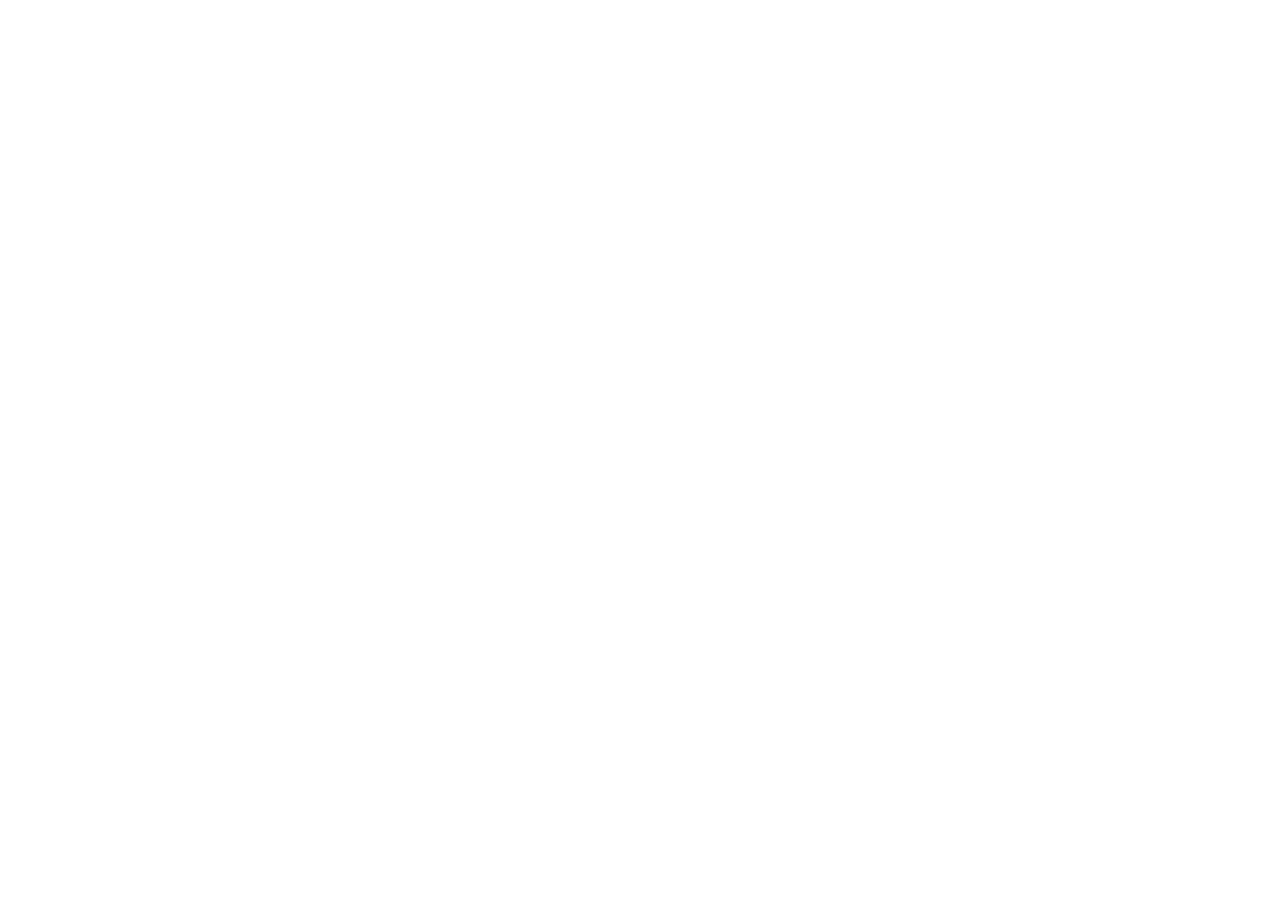
==== 1.html @ 50158863 "v1.2" ====
<!DOCTYPE html>
<html>
<head>
	<meta charset="utf-8">
	<link rel="stylesheet" type="text/css" href="style.css">
	<script type="text/javascript" src="jquery-3.5.0.min.js"></script>
	<link rel="shortcut icon" type="image/png" href="cm.png	">
	<title>Hitryi Voron</title>
</head>
<body>

</body>
</html>
---- style.css ----
body{
	background-color: #fff;
	margin: 0;

}
@font-face{
	font-family: fort;
	src: url("fort.ttf");
}

#top-menu{
	height: 50px;
	width: 100%;
	background-color: #222;
}
#box1{
	width: 100%;
	font-family: fort;
	
}
.slide{
	width: 100%;
	font-size: 0;
	position: relative;

}
#slide1{
	display: none;
	width: 100%;
}
#slide2{
	top: 50%;
	display: block;

}
#slide2-title{
	left: 35%;
	text-align: left;

}
#slide2-title b{
	font-size: 50px;
	color: #4dccfa;
	font-family: fort;
}
#slide2-title p{
	font-size: 25px;
}
.slide-img{
	width: 100%;
}
.top-menu-btn{
	color: #aaa;
	font-size: 20px;
	height: 24px;
	overflow: hidden;
	padding: 13px;
	display: inline-block;
	transition-property: color, border-bottom-width, padding-bottom;
	transition-duration: 200ms;
	border-bottom: solid #fff700 0px;
}
#top-menu a{
	text-decoration: none;
}
.top-menu-btn:hover{
	color: #fff;
	border-bottom: solid #fff700 3px;
	padding-bottom: 3px;
	border-bottom-width: 10px;
}
.top-menu-btn a{
	color: #aaa;
}
.top-menu-btn img{
	height: 40px;
	border-bottom: solid #fff700 0px;
	margin: -6;

}
.top-menu-btn img:hover{
	border-bottom: solid #fff700 0px;
	padding-bottom: 0px;
	border-bottom-width: 0px;
}
.slide-title{
	top: 50%;
	position: absolute;
	transform: translate(-50%, -50%);
}
#slide1-title{
	left: 50%;
	text-align: center;

}

.slide-title p{
	font-size: 50px;
	color: #fff;
	left: 50%; 
	margin: 0;



}
.slide-title img{
	height: 150px;

}
.switch-btn{
	background-color: #fff700;
	padding: 10px;
	width: 200px;
	text-align: center;
	font-size: 30px;
	font-family: fort; 
	display: inline-block;
	color: #000;
	transition-duration: 600ms;
	transition-property: transform;
}
.switch-btn:hover{
	transform: skew(-5deg) translateX(3px);
}
.switch-btn:hover div{
	transform: skew(5deg) translateX(3px);
}
.switch-btn div{
	transition-duration: 600ms;
	transition-property: transform;
}
.top-menu-img{
	border: none;
	padding: 13px; 
}
#top-menu-btn1{
	border: none;
	padding: 13px; 
}
#top-menu-btn2{
	border: none;
	padding: 13px; 
}
#feed{
	position: relative;
	width: 1054px;	
	overflow: hidden;
	left: 50%;
	transform: translate(-50%, -100px);

}
#feed a{
	text-decoration: none;
}
.feed-norm{
	position: relative;
	display: inline-block;
	overflow: hidden;
	color: #fff;
	vertical-align: top;
	margin: 5px;
	background-position: center center;
	background-size: cover;
	-webkit-clip-path: polygon(
	/*	100% 0%, 
		100% 100%,
		0% 100%,
		0% 20px,
		20px 0%*/
		0% 0%,
		calc(100% - 30px) 0%,
		100% 30px,
		100% 100%,
		0% 100%

	);


}

.feed-img{
	transition-duration: 200ms;
	transition-property: transform;
	height: 100%;
	min-width: 100%;
	left: 50%;
	position: absolute;


	transform: translateX(-50%);
}
#feed1{
	width: calc(40% - 10px - 3px);
}
#feed2{
	width: calc(60% - 10px - 3px);
}
/*#feed3{
	width: 23%;
}*/
.feed-wide{
	height: 350px; 
	width: 23%;
}
.feed-wide .description{
	position: absolute;
	bottom: 0;
	color: #fff;
	font-size: 20px;
	font-family: fort;
	text-shadow: 0 0 20px #000;
	transition-duration: 200ms;
	transition-property: text-shadow, transform
}
.feed-tall{
	height: 500px;
	width: calc(25% - 10px - 3px)
}
.feed-tall .description{
	position: relative;
	background-color: #222;
	left: 0;
	font-size: 20px;
	right: 0;
	bottom: 0;
	font-family: fort;
	padding: 10px;



}
.feed-norm:hover .feed-img{
	transform: translateX(-50%) scale(1.1);

} 
.feed-wide:hover .descrption{
	text-shadow: none;
	transform: translateY(-10px);
}
::-webkit-scrollbar{
	background: linear-gradient( #7900fa, #0000ff, #00ffd9, #40ff00, #ffee00, #ff5100, #fc0000);

}
::-webkit-scrollbar-thumb{
 	background:linear-gradient( #fc0000, #ff5100, #ffee00, #40ff00, #00ffd9, #0000ff, #7900fa);
	border-radius: 10px;
	border-top: solid #fff 2px;
	border-bottom: solid #fff 2px;

}
::-webkit-scrollbar-thumb:hover{
	background-color: #980;
}
.feed-wide:hover .gradient{
	width: 100%;
	height: 70px;
	background-image: linear-gradient(to top, 
		rgba(56, 242, 15, 0.5) 
		rgba(19, 77, 6, 0));
	opacity: 1;
	transition-property: height, opacity;
	transition-duration: 20ms;

}
.feed-wide:hover .gradient{
	height: 0;
}


#footer{
	background-color: #111;
	padding: 50px;
	font-size: 30px;

}
#footer a{
	color: #fff;
	text-decoration: none;
}
#footer a:hover{
	text-decoration: underline; 

}
#footer img{
	height: 30px;
	display: inline-block;

}
#trailer-btn{
	position: absolute;
	bottom: 150px;
	right:150px;
	border-radius: 50%;
	height: 50px ;
	width: 50px;
	border: solid #fff 3px;
	background-color: rgba(255, 255, 255, 0.5);

}
.triangle{
	height: 35px;
	width: 35px;
	-webkit-clip-path: polygon(
		20% 0%,
		100% 50%,
		20% 100%
		);
	background-color: #fff;
	left: 50%;
	right: 50%;
	position: absolute;
	top: 50%;
	transform: translate(-50%, -50%);
}
#trailer-btn .text{
	font-family: fort;
	font-size: 30px;
	position: absolute;
	transform: translateY(-50%);
	right: 120%;
	width: 300px;
	text-align: right;
	color: #fff;
	top: 50%;
}
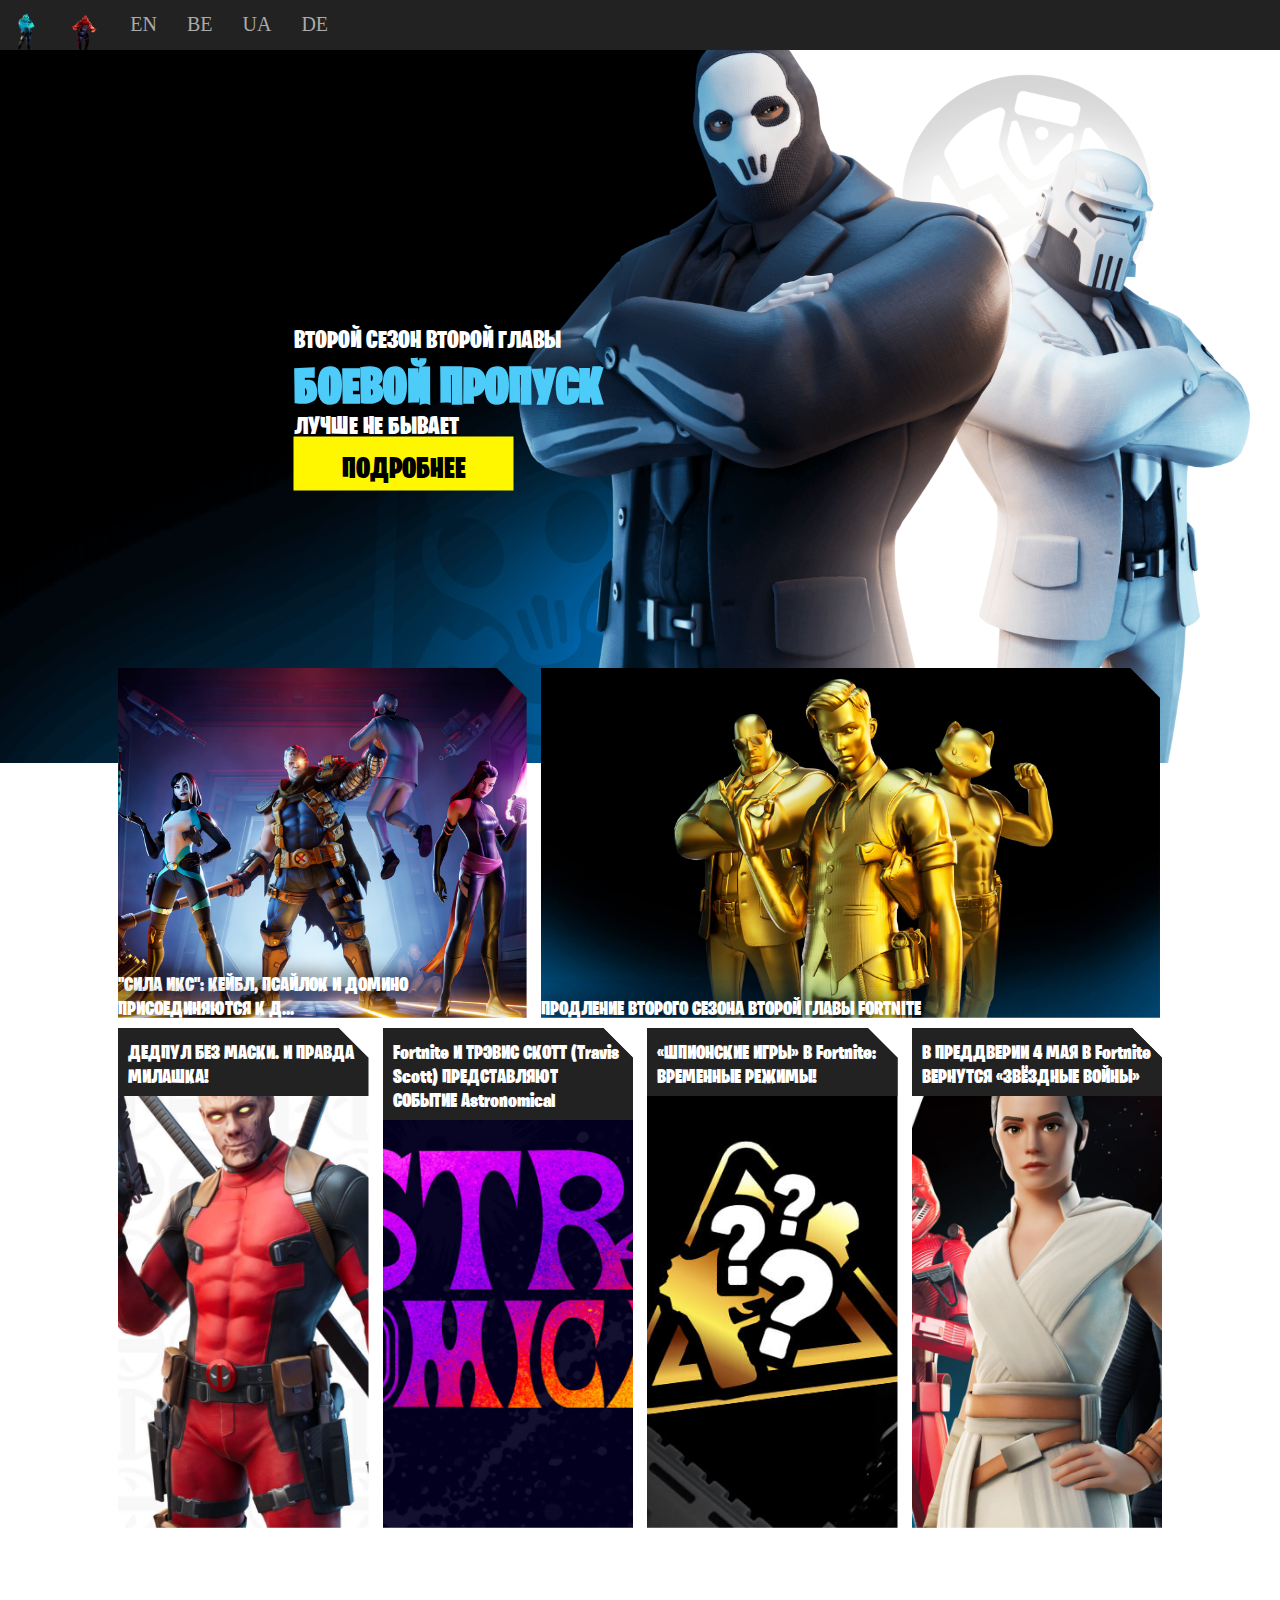
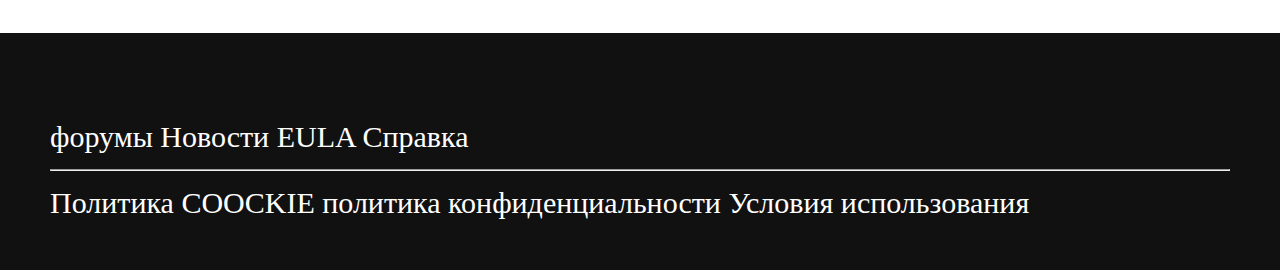
==== commit f744f22a: "v1.3" ====
--- a/1.html
+++ b/1.html
@@ -1,13 +1,167 @@
 <!DOCTYPE html>
 <html>
 <head>
+	<script type="text/javascript" src="jquery-3.5.0.min.js"></script>
+	<script type="text/javascript" src="script.js"></script>
 	<meta charset="utf-8">
 	<link rel="stylesheet" type="text/css" href="style.css">
-	<script type="text/javascript" src="jquery-3.5.0.min.js"></script>
-	<link rel="shortcut icon" type="image/png" href="cm.png	">
-	<title>Hitryi Voron</title>
+	<link rel="shortcut icon" type="image/png" href="cm.png">
+	<title>Хитрый ВОРОН</title>
 </head>
-<body>
+<body class="noAnim">
+	<div id="top-menu">
+		<a href="">
+			<div id="top-menu-btn1" class="top-menu-btn top-menu-img">
+				<img src="bub.png">
+			</div>
+		</a>
+		<a href=""><div id="top-menu-btn2" class="top-menu-btn top-menu-img">
+				<img src="rub.png">
+			</div>
+		</a>
+			<a href="index.html">
+			<div class="top-menu-btn">
+				EN
+			</div>
+		</a>
+		
+			<a href="be.html">
+			<div class="top-menu-btn">
+				BE
+			</div>
+		</a>
+		
+		<a href="ua.html">
+			<div class="top-menu-btn">
+				UA
+			</div>
+		</a>
+		
+		
+		<a href="de.html">
+			<div class="top-menu-btn">
+				DE
+			</div>
+		</a>
+	</div>
+	<div id="box1">
+	
+		<div id="slide1" class="slide">
+		<img src="fort.jpg" class="slide-img">
+		
+		<div id="slide1-title" class="slide-title">
+			<p>ВТОРОЙ сЕЗОН ВТОРОЙ ГЛАВЫ</p>
+			<br>
+			<img src="ts.png"  class="slide-title-img">
+			<br>
+			<a href="">	
+				<div class="switch-btn">
+					<div>ПОДРОБНОсТИ</div>
+					</div>
+				</a>
+			
+			</div>
+			<a href="trailer.html">
+				<div id="trailer-btn">
+					<div class="triangle"></div>
+					<div class="text">СМОТРЕТЬ ТРЕЙЛEP</div>
+				</div>
+			</a>
+	</div>
+
+		<div id="slide2" class="slide">
+		<img src="for.png" class="slide-img">
+		
+		<div id="slide2-title" class="slide-title">
+			<!-- <br>
+			<br>
+			<br>
+			<br>
+			<br> -->
+			<p>ВТОРОЙ сЕЗОН ВТОРОЙ ГЛАВЫ</p>
+			<b>БОЕВОЙ ПРОПУСК</b>
+			<p>ЛУЧШЕ НЕ БЫВАЕТ</p>
+			<br>
+			<a href="">	
+				<div class="switch-btn">
+					<div>ПОДРОБНЕЕ</div>
+					</div>
+				</a>
+			
+			</div>
+	</div>
+
+	</div>
+	<div id="box2">
+		<div id="feed">
+				<a href="">
+					<div id="feed1" class="feed-norm feed-wide" 
+					style="background-image: url(jpg1.jpg);">
+					<!-- <img src="jpg1.jpg" class="feed-img"> -->
+					<div class="gradient"></div>
+					<div class="description">"СИЛА ИКС": КЕЙБЛ, ПСАЙЛОК И ДОМИНО ПРИСОЕДИНЯЮТСЯ К Д...</div> 
+				</div>
+			</a>
+				<a href="">
+					<div id="feed2" class="feed-norm feed-wide" 
+					style="background-image: url(jpg2.jpg);">
+					<!-- <img src="jpg2.jpg" class="feed-img"> -->
+					<div class="gradient"></div>
+					<div class="description">ПРОДЛЕНИЕ ВТОРОГО СЕЗОНА ВТОРОЙ ГЛАВЫ FORTNITE</div> 
+				</div>
+			</a>
+				<a href="">
+					<div id="feed3" class="feed-norm feed-tall" 
+					style="background-image: url(jpg3.jpg);">
+					<!-- <img src="jpg3.jpg" class="feed-img">-->					
+					<div class="description">ДЕДПУЛ БЕЗ МАСКИ. И ПРАВДА МИЛАШКА!</div> 
+				</div>
+			</a>
+			<a href="">
+					<div id="feed4" class="feed-norm feed-tall" 
+					style="background-image: url(jpg4.jpg);">
+					<!-- <img src="jpg4.jpg" class="feed-img"> -->
+					<div class="description">Fortnite и Трэвис Скотт (Travis Scott) представляют событие Astronomical</div> 
+				</div>
+			</a>
+			<a href="">
+					<div id="feed5" class="feed-norm feed-tall" 
+					style="background-image: url(jpg5.jpg);">
+					<!-- <img src="jpg5.jpg" class="feed-img"> -->
+					<div class="description">«Шпионские игры» в Fortnite: временные режимы!  </div> 
+				</div>
+			</a>
+			<a href="">
+					<div id="feed6" class="feed-norm feed-tall" 
+					style="background-image: url(jpg6.jpg);">
+					<!-- <img src="jpg6.jpg" class="feed-img"> -->
+					<div class="description">В преддверии 4 мая в Fortnite вернутся «Звёздные войны»  </div> 
+				</div>
+			</a>
+			</div>
+			
+		</div>
+		<div id="footer">
+			<a href="">
+				<img src="">
+			</a>
+			<a href="">
+				<img src="">
+			</a>
+			<a href="">
+				<img src="">
+			</a>
+			<br>
+			
+	<a href=""> форумы </a>
+	<a href=""> Новости </a>
+	<a href=""> EULA </a>
+	<a href=""> Справка </a>
+	<hr>
+	<a href=""> Политика COOCKIE </a>
+	<a href=""> политика конфиденциальности </a>
+	<a href=""> Условия использования </a>
+		</div>
 
 </body>
 </html>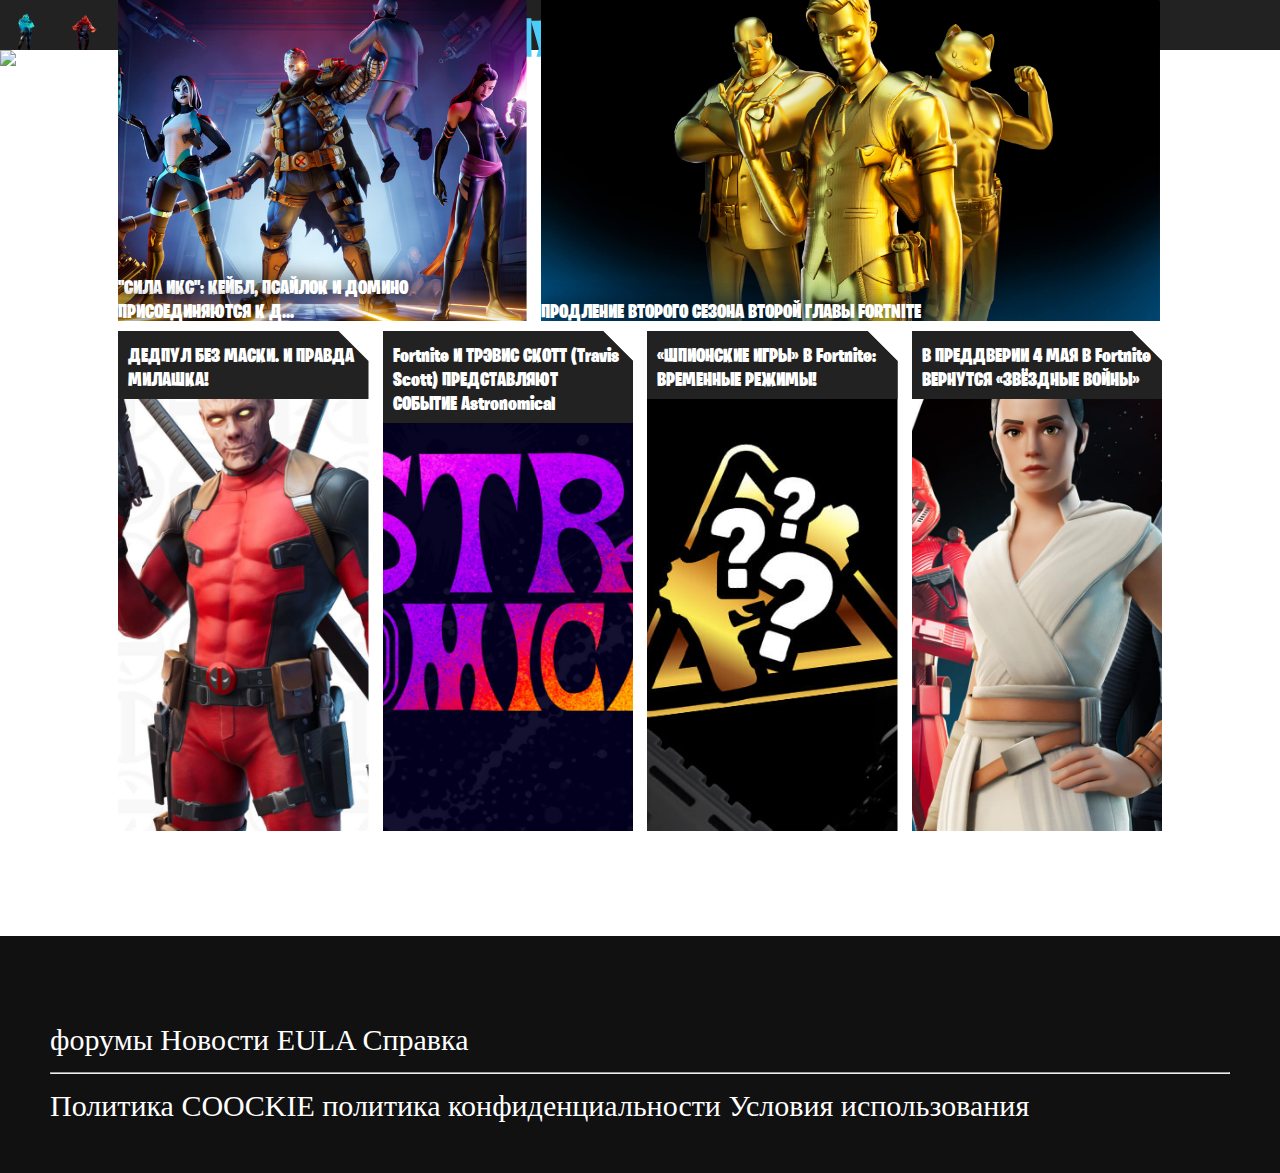
==== commit ec024358: "1.13" ====
--- a/1.html
+++ b/1.html
@@ -6,7 +6,7 @@
 	<meta charset="utf-8">
 	<link rel="stylesheet" type="text/css" href="style.css">
 	<link rel="shortcut icon" type="image/png" href="cm.png">
-	<title>Хитрый ВОРОН</title>
+	<title> Хитрый ВОРОН</title>
 </head>
 <body class="noAnim">
 	<div id="top-menu">
@@ -47,7 +47,7 @@
 	<div id="box1">
 	
 		<div id="slide1" class="slide">
-		<img src="fort.jpg" class="slide-img">
+		<img src="sp.jpg" class="slide-img">
 		
 		<div id="slide1-title" class="slide-title">
 			<p>ВТОРОЙ сЕЗОН ВТОРОЙ ГЛАВЫ</p>
@@ -70,7 +70,7 @@
 	</div>
 
 		<div id="slide2" class="slide">
-		<img src="for.png" class="slide-img">
+		<img src="el.png" class="slide-img">
 		
 		<div id="slide2-title" class="slide-title">
 			<!-- <br>
@@ -135,7 +135,7 @@
 					<div id="feed6" class="feed-norm feed-tall" 
 					style="background-image: url(jpg6.jpg);">
 					<!-- <img src="jpg6.jpg" class="feed-img"> -->
-					<div class="description">В преддверии 4 мая в Fortnite вернутся «Звёздные войны»  </div> 
+					<div class="description">В   преддверии 4 мая в Fortnite вернутся «Звёздные войны»  </div> 
 				</div>
 			</a>
 			</div>
@@ -158,7 +158,7 @@
 	<a href=""> EULA </a>
 	<a href=""> Справка </a>
 	<hr>
-	<a href=""> Политика COOCKIE </a>
+	<a href="cockie.html">Политика COOCKIE </a>
 	<a href=""> политика конфиденциальности </a>
 	<a href=""> Условия использования </a>
 		</div>
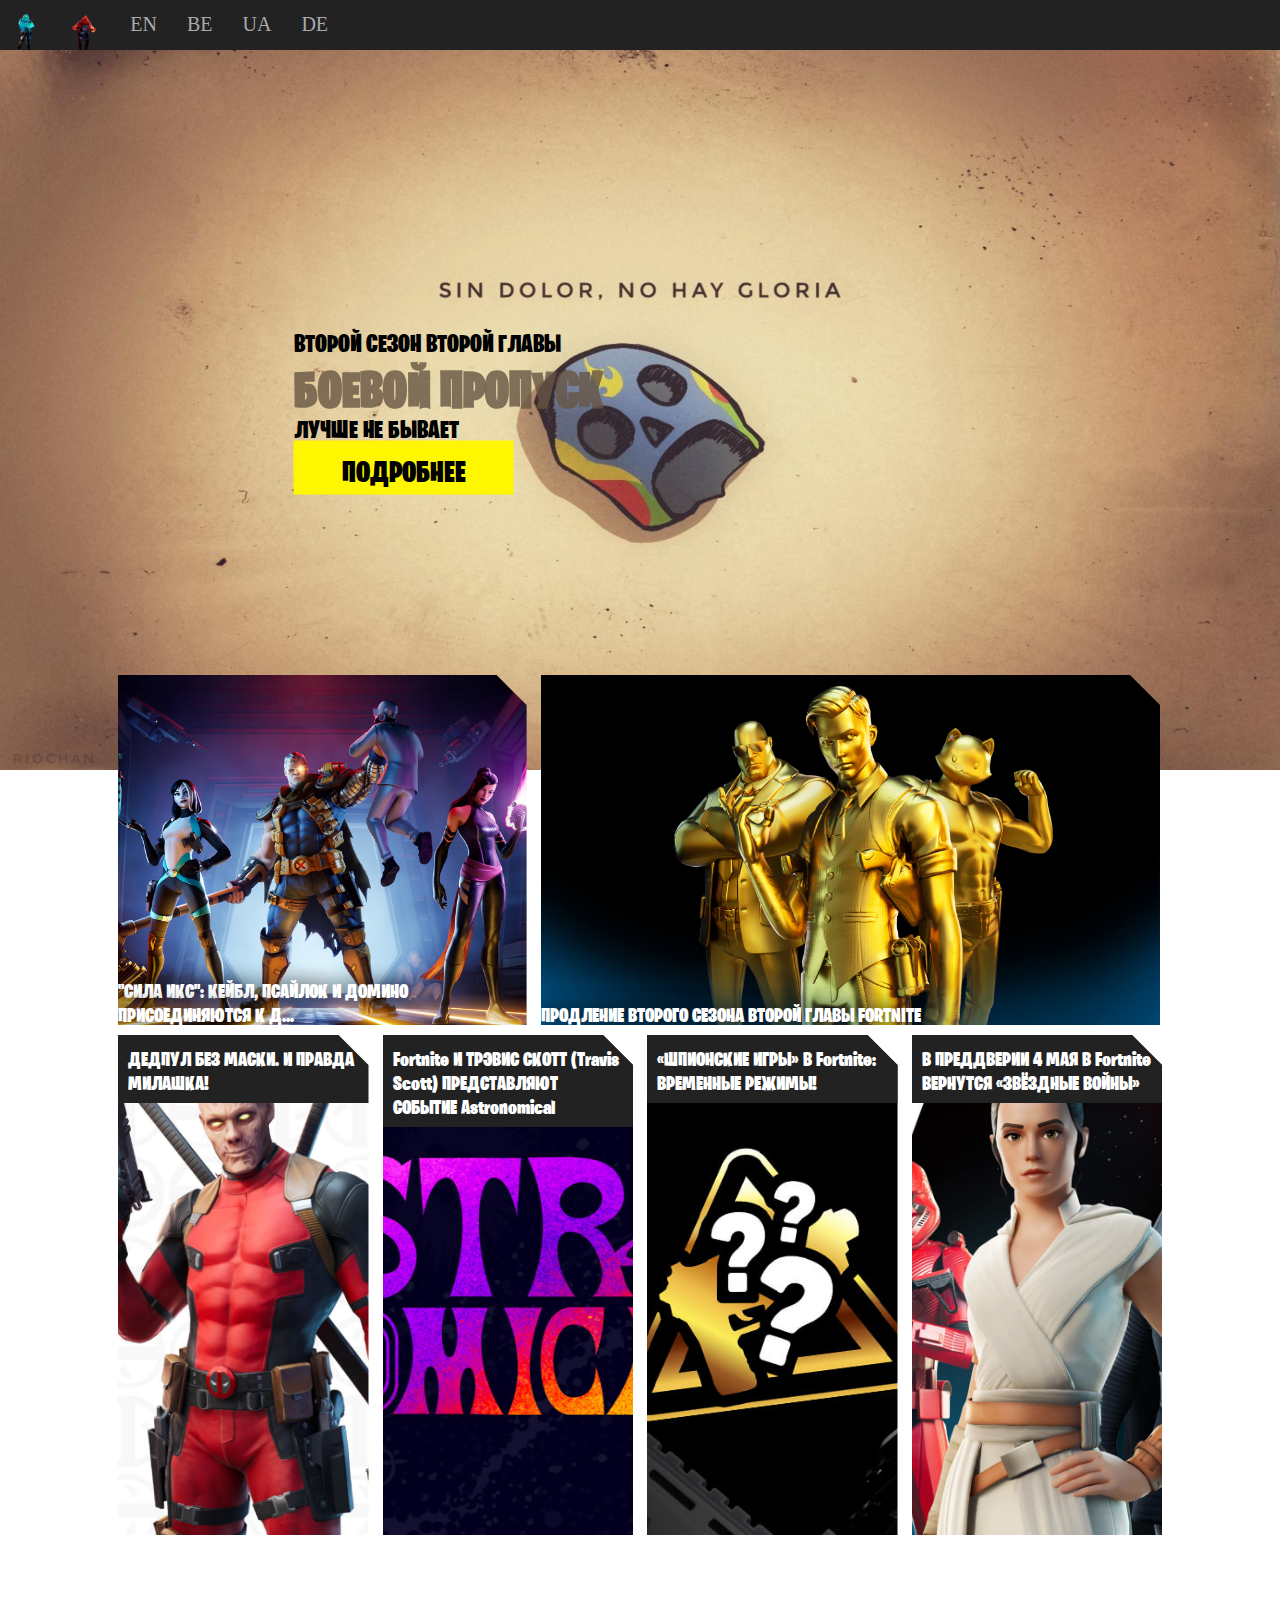
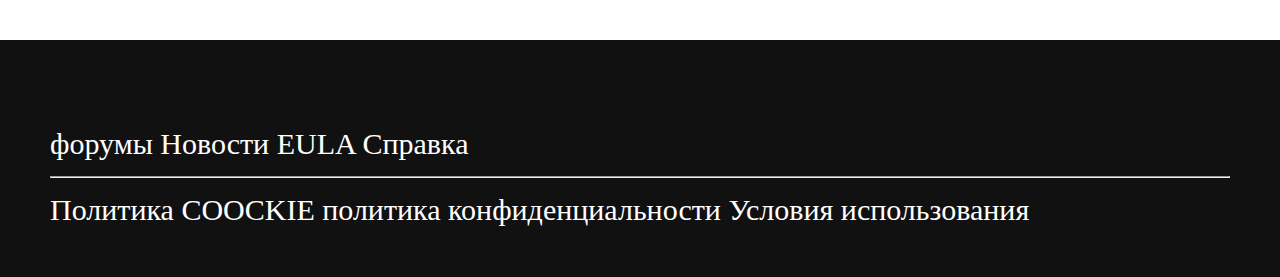
==== commit eca921a7: "1/16" ====
--- a/1.html
+++ b/1.html
@@ -70,7 +70,7 @@
 	</div>
 
 		<div id="slide2" class="slide">
-		<img src="el.png" class="slide-img">
+		<img src="el.jpg" class="slide-img">
 		
 		<div id="slide2-title" class="slide-title">
 			<!-- <br>
--- a/style.css
+++ b/style.css
@@ -40,7 +40,7 @@
 }
 #slide2-title b{
 	font-size: 50px;
-	color: #4dccfa;
+	color: #654c;
 	font-family: fort;
 }
 #slide2-title p{
@@ -96,7 +96,7 @@
 
 .slide-title p{
 	font-size: 50px;
-	color: #fff;
+	color: #000;
 	left: 50%; 
 	margin: 0;
 
